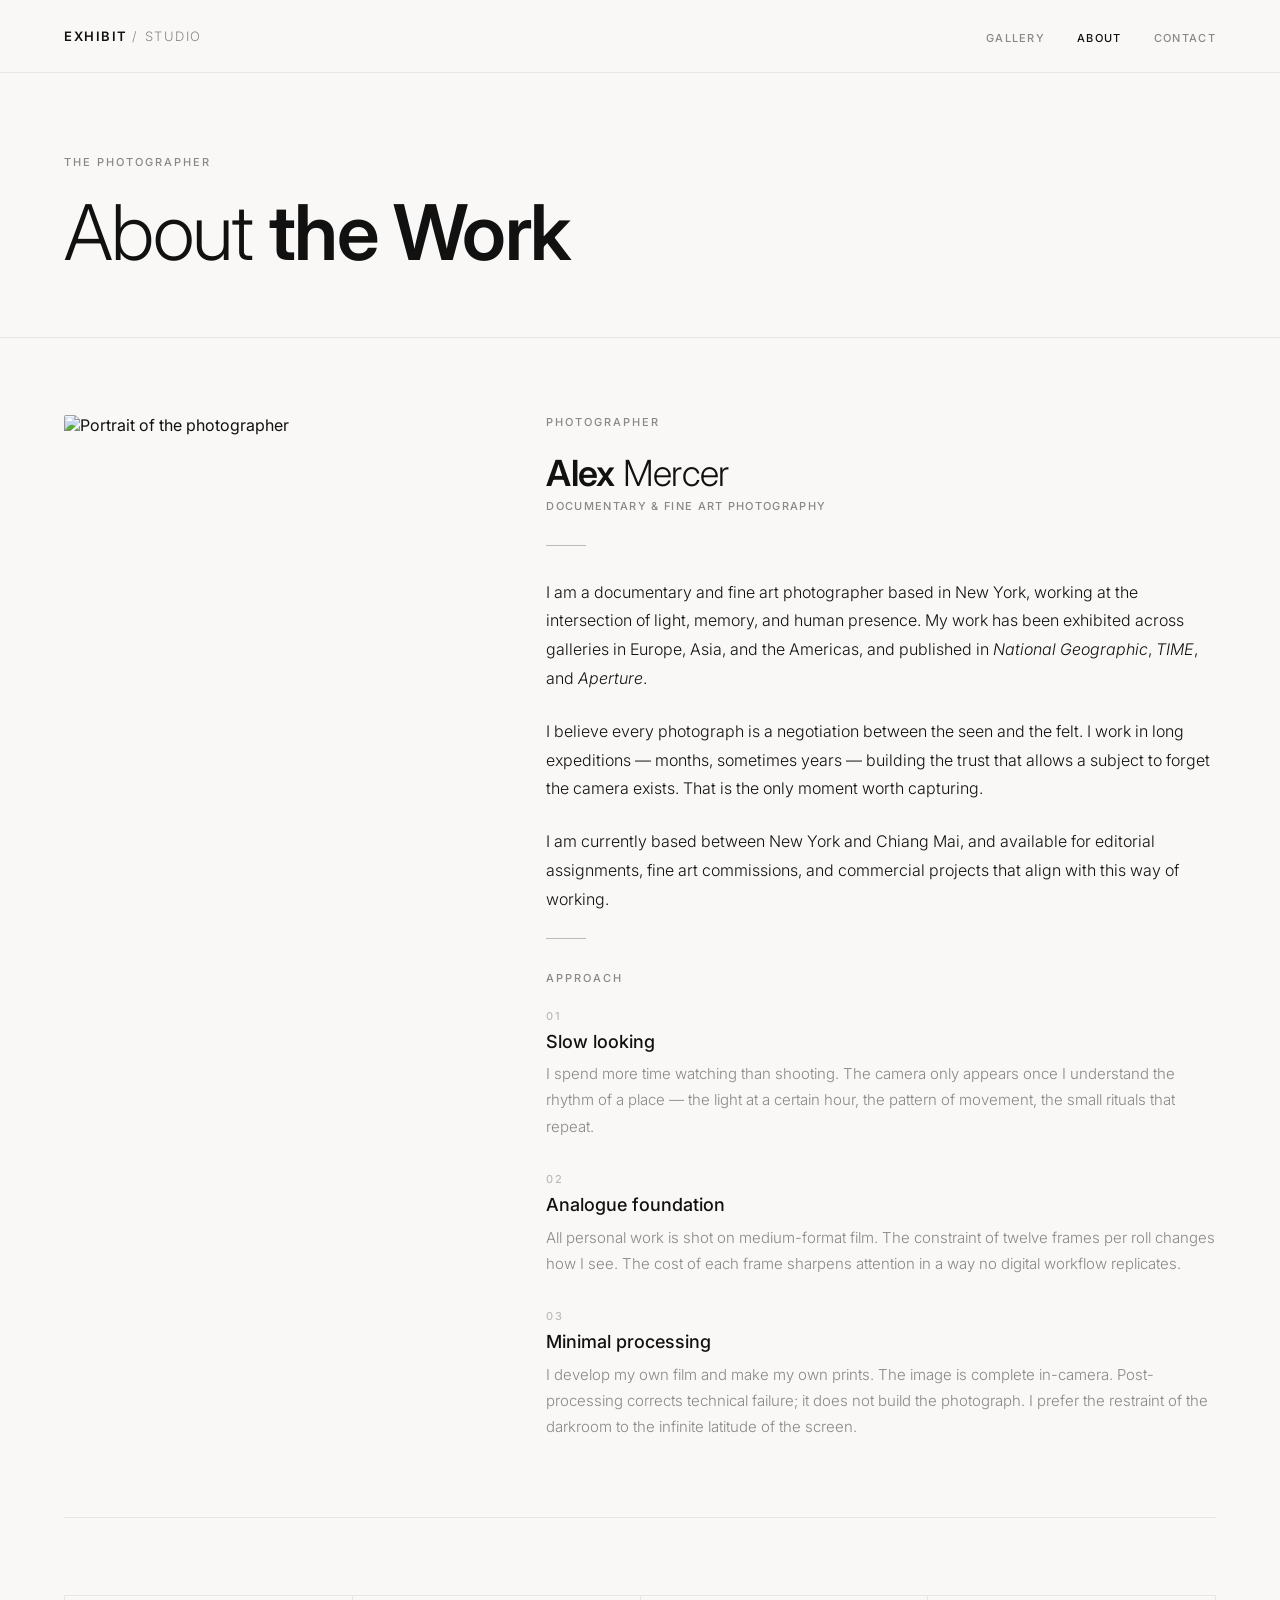
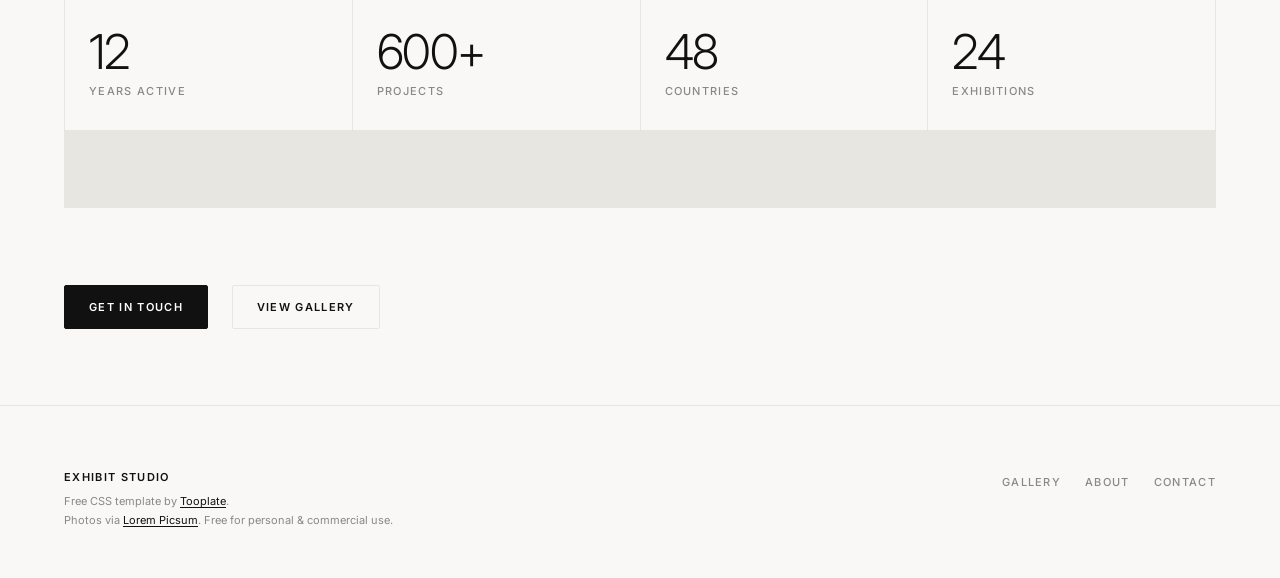
==== about.html @ f51251ef "Add files via upload" ====
<!DOCTYPE html>
<html lang="en">
<head>
  <meta charset="UTF-8" />
  <meta name="viewport" content="width=device-width, initial-scale=1.0" />
  <title>About — Exhibit Studio</title>
  <meta name="description" content="About the photographer — Exhibit Studio." />

  <!--
Tooplate 2160 Exhibit Studio
https://www.tooplate.com/view/2160-exhibit-studio
Free HTML CSS Template
-->

  <link rel="preconnect" href="https://fonts.googleapis.com" />
  <link rel="preconnect" href="https://fonts.gstatic.com" crossorigin />
  <link href="https://fonts.googleapis.com/css2?family=Inter:wght@300;400;500;600&display=swap" rel="stylesheet" />
  <link rel="stylesheet" href="tooplate-exhibit-style.css" />
</head>
<body>

  <!-- ═══════════════════════════════════════════════════════════════
       NAVIGATION
       ═══════════════════════════════════════════════════════════════ -->
  <nav class="site-nav" role="navigation" aria-label="Main">

    <div class="nav__bar">
      <!-- ↓ EDIT: Your studio / brand name -->
      <a href="index.html" class="nav__wordmark">Exhibit <span>/ Studio</span></a>

      <ul class="nav__links">
        <li><a href="index.html">Gallery</a></li>
        <li><a href="about.html" class="nav__link--active">About</a></li>
        <li><a href="contact.html">Contact</a></li>
      </ul>

      <button
        class="nav__hamburger"
        id="js-hamburger"
        aria-label="Open menu"
        aria-expanded="false"
        aria-controls="js-mobile-menu"
      >
        <span class="nav__hamburger-line"></span>
        <span class="nav__hamburger-line"></span>
        <span class="nav__hamburger-line"></span>
      </button>
    </div>

    <ul class="nav__mobile-menu" id="js-mobile-menu" aria-hidden="true">
      <li><a href="index.html">Gallery</a></li>
      <li><a href="about.html" class="nav__link--active">About</a></li>
      <li><a href="contact.html">Contact</a></li>
    </ul>

  </nav>


  <!-- ═══════════════════════════════════════════════════════════════
       HERO
       ═══════════════════════════════════════════════════════════════ -->
  <header class="page-hero">
    <p class="page-hero__tag">The Photographer</p>
    <!-- ↓ EDIT: Your name or studio tagline -->
    <h1 class="page-hero__title">About <strong>the Work</strong></h1>
  </header>


  <!-- ═══════════════════════════════════════════════════════════════
       ABOUT CONTENT
       ═══════════════════════════════════════════════════════════════ -->
  <main class="about-body">

    <!-- ── Portrait + Bio ──────────────────────────────────────── -->
    <div class="about-intro">

      <div class="about-portrait">
        <!-- ↓ EDIT: Replace with your portrait photo -->
        <img
          src="images/tooplate-about-image.jpg"
          width="600"
          height="800"
          alt="Portrait of the photographer"
          class="about-portrait__img"
          loading="eager"
        />
      </div>

      <div class="about-bio">
        <p class="about-bio__label">Photographer</p>

        <!-- ↓ EDIT: Your full name -->
        <h2 class="about-bio__name"><strong>Alex</strong> Mercer</h2>
        <!-- ↓ EDIT: Your title or specialty -->
        <p class="about-bio__title">Documentary &amp; Fine Art Photography</p>

        <div class="about-bio__divider" aria-hidden="true"></div>

        <!-- ↓ EDIT: Your bio paragraphs (2–3 is ideal) -->
        <p class="about-bio__text">
          I am a documentary and fine art photographer based in New York, working at the
          intersection of light, memory, and human presence. My work has been exhibited
          across galleries in Europe, Asia, and the Americas, and published in
          <em>National Geographic</em>, <em>TIME</em>, and <em>Aperture</em>.
        </p>
        <p class="about-bio__text">
          I believe every photograph is a negotiation between the seen and the felt.
          I work in long expeditions — months, sometimes years — building the trust
          that allows a subject to forget the camera exists. That is the only moment
          worth capturing.
        </p>
        <p class="about-bio__text">
          I am currently based between New York and Chiang Mai, and available for
          editorial assignments, fine art commissions, and commercial projects
          that align with this way of working.
        </p>

        <!-- ── Approach ──────────────────────────────────────────── -->
        <div class="about-bio__divider" aria-hidden="true"></div>
        <p class="about-bio__label">Approach</p>

        <div class="about-approach__items">

          <!-- ↓ EDIT: Your working philosophy — 3 points is ideal -->
          <div class="about-approach__item">
            <div class="about-approach__item-number">01</div>
            <h3 class="about-approach__item-title">Slow looking</h3>
            <p class="about-approach__item-text">
              I spend more time watching than shooting. The camera only appears once
              I understand the rhythm of a place — the light at a certain hour,
              the pattern of movement, the small rituals that repeat.
            </p>
          </div>

          <div class="about-approach__item">
            <div class="about-approach__item-number">02</div>
            <h3 class="about-approach__item-title">Analogue foundation</h3>
            <p class="about-approach__item-text">
              All personal work is shot on medium-format film. The constraint of
              twelve frames per roll changes how I see. The cost of each frame
              sharpens attention in a way no digital workflow replicates.
            </p>
          </div>

          <div class="about-approach__item">
            <div class="about-approach__item-number">03</div>
            <h3 class="about-approach__item-title">Minimal processing</h3>
            <p class="about-approach__item-text">
              I develop my own film and make my own prints. The image is complete
              in-camera. Post-processing corrects technical failure; it does not
              build the photograph. I prefer the restraint of the darkroom
              to the infinite latitude of the screen.
            </p>
          </div>

        </div>

      </div>

    </div><!-- /about-intro -->


    <!-- ── Stats ────────────────────────────────────────────────── -->
    <div class="about-stats">

      <!-- ↓ EDIT: Update your career stats -->
      <div class="about-stat">
        <div class="about-stat__number">12</div>
        <div class="about-stat__label">Years active</div>
      </div>

      <div class="about-stat">
        <div class="about-stat__number">600+</div>
        <div class="about-stat__label">Projects</div>
      </div>

      <div class="about-stat">
        <div class="about-stat__number">48</div>
        <div class="about-stat__label">Countries</div>
      </div>

      <div class="about-stat">
        <div class="about-stat__number">24</div>
        <div class="about-stat__label">Exhibitions</div>
      </div>

    </div><!-- /about-stats -->


    <!-- ── CTA ──────────────────────────────────────────────────── -->
    <div class="about-cta">
      <!-- ↓ EDIT: Link to your gallery and contact page -->
      <a href="contact.html" class="btn btn--primary">Get in touch</a>
      <a href="index.html"   class="btn btn--ghost">View gallery</a>
    </div>

  </main>


  <!-- ═══════════════════════════════════════════════════════════════
       FOOTER
       ═══════════════════════════════════════════════════════════════ -->
  <footer class="site-footer">
    <div>
      <!-- ↓ EDIT: Your studio name -->
      <p class="footer__brand">Exhibit Studio</p>
      <p class="footer__credit">
        Free CSS template by <a href="https://www.tooplate.com/view/2160-exhibit-studio" target="_blank" rel="nofollow">Tooplate</a>.<br>
        Photos via <a href="https://picsum.photos" target="_blank" rel="noopener">Lorem Picsum</a>. Free for personal &amp; commercial use.
      </p>
    </div>
    <ul class="footer__nav">
      <li><a href="index.html">Gallery</a></li>
      <li><a href="about.html">About</a></li>
      <li><a href="contact.html">Contact</a></li>
    </ul>
  </footer>

  <!-- ═══════════════════════════════════════════════════════════════
       JAVASCRIPT — Hamburger menu only
       ═══════════════════════════════════════════════════════════════ -->
  <script src="tooplate-exhibit-script.js"></script>

</body>
</html>
---- tooplate-exhibit-style.css ----
/*
Tooplate 2160 Exhibit Studio
https://www.tooplate.com/view/2160-exhibit-studio
Free HTML CSS Template
*/

/* ═══════════════════════════════════════════════════════════════
       DESIGN TOKENS — Edit these to restyle the entire template
       ═══════════════════════════════════════════════════════════════ */
    :root {

      /* ── Palette ─────────────────────────────────────────────── */
      --color-page-background:    #f9f8f6;   /* Off-white canvas                */
      --color-surface:            #ffffff;   /* Card / panel backgrounds        */
      --color-text-primary:       #111111;   /* Headlines, nav links            */
      --color-text-secondary:     #888888;   /* Sub-labels, meta info           */
      --color-text-tertiary:      #bbbbbb;   /* Dividers, faint labels          */
      --color-accent:             #111111;   /* Hover underlines, active states */
      --color-border-subtle:      #e8e6e1;   /* Hairline borders                */

      /* ── Caption Overlay ─────────────────────────────────────── */
      --color-caption-background: rgba(0, 0, 0, 0.72);  /* Semi-transparent bar */
      --color-caption-text:       #ffffff;
      --color-caption-meta:       rgba(255, 255, 255, 0.60);

      /* ── Lightbox (Lightroom Mode) ───────────────────────────── */
      --color-lightbox-backdrop:  rgba(8, 8, 8, 0.97);
      --color-lightbox-ui:        rgba(255, 255, 255, 0.85);
      --color-lightbox-ui-hover:  #ffffff;
      --color-lightbox-meta:      rgba(255, 255, 255, 0.50);

      /* ── Typography ──────────────────────────────────────────── */
      --font-family:              'Inter', -apple-system, BlinkMacSystemFont, sans-serif;
      --font-size-wordmark:       0.8125rem;  /* NAV logo text             */
      --font-size-label:          0.6875rem;  /* Tags, meta, small labels  */
      --font-size-caption-title:  0.8125rem;  /* Overlay photo title       */
      --font-size-caption-meta:   0.6875rem;  /* Overlay photographer meta */
      --font-size-hero-title:     clamp(2.25rem, 6vw, 5rem);
      --font-size-hero-sub:       clamp(0.75rem, 1.5vw, 0.875rem);
      --font-size-footer:         0.6875rem;
      --letter-spacing-wide:      0.12em;
      --letter-spacing-wider:     0.18em;

      /* ── Page Spacing ────────────────────────────────────────── */
      --space-page-x:             clamp(1.5rem, 5vw, 6rem);  /* Left/right margin  */
      --space-page-top:           2rem;
      --space-nav-height:         4.5rem;
      --space-hero-top:           clamp(3rem, 6vw, 6rem);
      --space-hero-bottom:        clamp(2.5rem, 5vw, 5rem);
      --space-section-gap:        clamp(1rem, 2vw, 1.5rem);
      --space-footer-top:         clamp(3rem, 5vw, 5rem);

      /* ── Masonry Grid ────────────────────────────────────────── */
      --grid-column-gap:          clamp(0.625rem, 1.25vw, 1.125rem); /* Gap between columns */
      --grid-item-margin-bottom:  clamp(0.625rem, 1.25vw, 1.125rem); /* Gap between rows    */
      --grid-columns-wide:        4;   /* ≥1400px */
      --grid-columns-desktop:     3;   /* ≥900px  */
      --grid-columns-tablet:      2;   /* ≥560px  */
      --grid-columns-mobile:      1;   /* <560px  */
      --grid-border-radius:       2px;

      /* ── Transitions ─────────────────────────────────────────── */
      --transition-caption:       transform 0.38s cubic-bezier(0.4, 0, 0.2, 1),
                                  opacity  0.38s cubic-bezier(0.4, 0, 0.2, 1);
      --transition-image-scale:   transform 0.55s cubic-bezier(0.25, 0.46, 0.45, 0.94);
      --transition-lightbox:      opacity 0.28s ease;
      --transition-lightbox-img:  opacity 0.22s ease, transform 0.28s cubic-bezier(0.4, 0, 0.2, 1);

      /* ── Contact Form Colors ──────────────────────────────────── */
      --color-input-bg:           #ffffff;
      --color-input-border:       #d8d5cf;
      --color-input-focus:        #111111;
      --color-success-bg:         #f0faf4;
      --color-success-text:       #1a7a45;
      --color-success-border:     #b6e8cb;
      --color-error-text:         #c0392b;

    }

    /* ═══════════════════════════════════════════════════════════════
       RESET & BASE
       ═══════════════════════════════════════════════════════════════ */
    *, *::before, *::after { box-sizing: border-box; margin: 0; padding: 0; }

    html {
      font-family:          var(--font-family);
      font-size:            16px;
      background-color:     var(--color-page-background);
      color:                var(--color-text-primary);
      -webkit-font-smoothing: antialiased;
      text-rendering:       optimizeLegibility;
      scroll-behavior:      smooth;
    }

    body { min-height: 100vh; }

    img { display: block; width: 100%; height: auto; }

    a { color: inherit; text-decoration: none; }

    /* ═══════════════════════════════════════════════════════════════
       NAVIGATION
       ═══════════════════════════════════════════════════════════════ */
    .site-nav {
      position:         sticky;
      top:              0;
      z-index:          200;
      background-color: var(--color-page-background);
      border-bottom:    1px solid var(--color-border-subtle);
    }

    /* ── Top bar (wordmark + hamburger / desktop links) ────────── */
    .nav__bar {
      display:          flex;
      align-items:      center;
      justify-content:  space-between;
      height:           var(--space-nav-height);
      padding:          0 var(--space-page-x);
    }

    .nav__wordmark {
      font-size:      var(--font-size-wordmark);
      font-weight:    600;
      letter-spacing: var(--letter-spacing-wide);
      text-transform: uppercase;
      color:          var(--color-text-primary);
    }

    .nav__wordmark span {
      font-weight:    300;
      color:          var(--color-text-secondary);
    }

    /* ── Desktop links (hidden on mobile) ───────────────────────── */
    .nav__links {
      display:        flex;
      align-items:    center;
      gap:            2rem;
      list-style:     none;
    }

    .nav__links a {
      font-size:      var(--font-size-label);
      font-weight:    500;
      letter-spacing: var(--letter-spacing-wide);
      text-transform: uppercase;
      color:          var(--color-text-secondary);
      transition:     color 0.2s ease;
    }

    .nav__links a:hover { color: var(--color-text-primary); }

    .nav__links .nav__link--active { color: var(--color-text-primary); }

    /* ── Hamburger button (hidden on desktop) ───────────────────── */
    .nav__hamburger {
      display:          none;
      flex-direction:   column;
      justify-content:  center;
      align-items:      center;
      gap:              5px;
      width:            2.5rem;
      height:           2.5rem;
      background:       transparent;
      border:           none;
      cursor:           pointer;
      padding:          0.25rem;
      border-radius:    4px;
      -webkit-tap-highlight-color: transparent;
    }

    .nav__hamburger-line {
      display:          block;
      width:            22px;
      height:           1.5px;
      background:       var(--color-text-primary);
      border-radius:    2px;
      transition:       transform 0.3s ease, opacity 0.3s ease, width 0.3s ease;
      transform-origin: center;
    }

    /* Animate to X when open */
    .nav__hamburger[aria-expanded="true"] .nav__hamburger-line:nth-child(1) {
      transform: translateY(6.5px) rotate(45deg);
    }
    .nav__hamburger[aria-expanded="true"] .nav__hamburger-line:nth-child(2) {
      opacity:  0;
      width:    0;
    }
    .nav__hamburger[aria-expanded="true"] .nav__hamburger-line:nth-child(3) {
      transform: translateY(-6.5px) rotate(-45deg);
    }

    /* ── Mobile drawer ──────────────────────────────────────────── */
    .nav__mobile-menu {
      display:          none;           /* JS toggles .is-open */
      flex-direction:   column;
      padding:          0 var(--space-page-x) 1.5rem;
      border-top:       1px solid var(--color-border-subtle);
      background-color: var(--color-page-background);

      /* Slide-down animation */
      overflow:         hidden;
      max-height:       0;
      opacity:          0;
      transition:       max-height 0.35s cubic-bezier(0.4, 0, 0.2, 1),
                        opacity    0.25s ease,
                        padding    0.35s ease;
    }

    .nav__mobile-menu.is-open {
      max-height:       20rem;
      opacity:          1;
      padding-top:      1.25rem;
    }

    .nav__mobile-menu li {
      list-style: none;
      border-bottom: 1px solid var(--color-border-subtle);
    }

    .nav__mobile-menu li:last-child { border-bottom: none; }

    .nav__mobile-menu a {
      display:          block;
      padding:          0.9rem 0;
      font-size:        0.8125rem;
      font-weight:      500;
      letter-spacing:   var(--letter-spacing-wide);
      text-transform:   uppercase;
      color:            var(--color-text-secondary);
      transition:       color 0.2s ease;
    }

    .nav__mobile-menu a:hover,
    .nav__mobile-menu .nav__link--active { color: var(--color-text-primary); }

    /* ── Responsive switch ──────────────────────────────────────── */
    @media (max-width: 680px) {
      .nav__links     { display: none; }
      .nav__hamburger { display: flex; }
      .nav__mobile-menu { display: flex; }
    }

    /* ═══════════════════════════════════════════════════════════════
       HERO HEADER
       ═══════════════════════════════════════════════════════════════ */
    .site-hero {
      padding:         var(--space-hero-top) var(--space-page-x) var(--space-hero-bottom);
      border-bottom:   1px solid var(--color-border-subtle);
    }

    .hero__tag {
      display:         inline-block;
      font-size:       var(--font-size-label);
      font-weight:     500;
      letter-spacing:  var(--letter-spacing-wider);
      text-transform:  uppercase;
      color:           var(--color-text-secondary);
      margin-bottom:   1.5rem;
    }

    .hero__title {
      font-size:       var(--font-size-hero-title);
      font-weight:     300;
      line-height:     1.05;
      letter-spacing:  -0.02em;
      max-width:       14ch;
      margin-bottom:   1.75rem;
    }

    .hero__title strong { font-weight: 600; }

    .hero__meta {
      display:         flex;
      align-items:     center;
      gap:             1.5rem;
    }

    .hero__count {
      font-size:       var(--font-size-hero-sub);
      font-weight:     400;
      letter-spacing:  var(--letter-spacing-wide);
      color:           var(--color-text-secondary);
    }

    .hero__rule {
      flex:            1;
      max-width:       4rem;
      height:          1px;
      background:      var(--color-text-tertiary);
    }

    .hero__desc {
      font-size:       var(--font-size-hero-sub);
      color:           var(--color-text-secondary);
      max-width:       48ch;
      line-height:     1.6;
    }

    /* ═══════════════════════════════════════════════════════════════
       FILTER BAR  (optional — remove this section if not needed)
       ═══════════════════════════════════════════════════════════════ */

    /* ═══════════════════════════════════════════════════════════════
       FILTER BAR  (optional — remove this section if not needed)
       ═══════════════════════════════════════════════════════════════ */
    .gallery-filter-wrap {
      border-bottom: 1px solid var(--color-border-subtle);
    }

    .gallery-filter {
      display:         flex;
      align-items:     center;
      flex-wrap:       wrap;       /* All buttons visible — no hidden scroll */
      gap:             0.375rem;
      padding:         0.75rem var(--space-page-x);
    }

    .filter__btn {
      /* 44px minimum tap target height for touch usability */
      min-height:      2.75rem;
      padding:         0 1rem;
      font-family:     var(--font-family);
      font-size:       var(--font-size-label);
      font-weight:     500;
      letter-spacing:  var(--letter-spacing-wide);
      text-transform:  uppercase;
      color:           var(--color-text-secondary);
      background:      transparent;
      border:          1px solid transparent;
      border-radius:   999px;
      cursor:          pointer;
      transition:      all 0.2s ease;
      -webkit-tap-highlight-color: transparent;
      white-space:     nowrap;     /* Each label stays on one line */
    }

    .filter__btn:hover {
      color:           var(--color-text-primary);
      border-color:    var(--color-border-subtle);
    }

    .filter__btn.is-active {
      color:           var(--color-surface);
      background:      var(--color-text-primary);
      border-color:    var(--color-text-primary);
    }

    /* On touch devices: always show caption (no hover state exists) */
    @media (hover: none) {
      .gallery__caption {
        transform:   translateY(0);
        opacity:     1;
      }
    }

    /* ═══════════════════════════════════════════════════════════════
       MASONRY GALLERY  ← THE GRID
       CSS Columns masonry — no JavaScript required for the layout.
       ═══════════════════════════════════════════════════════════════ */
    .gallery {
      padding:         var(--space-section-gap) var(--space-page-x);

      /* CSS Columns masonry */
      column-count:    var(--grid-columns-desktop);
      column-gap:      var(--grid-column-gap);
    }

    /* ── Responsive column counts ─────────────────────────────── */
    @media (min-width: 1400px) {
      .gallery { column-count: var(--grid-columns-wide); }
    }

    @media (max-width: 900px) {
      .gallery { column-count: var(--grid-columns-tablet); }
    }

    @media (max-width: 560px) {
      .gallery { column-count: var(--grid-columns-mobile); }
    }

    /* ── Gallery Item ─────────────────────────────────────────── */
    .gallery__item {
      position:        relative;
      display:         block;          /* Prevents column-break artifacts */
      break-inside:    avoid;          /* Prevents images from splitting   */
      margin-bottom:   var(--grid-item-margin-bottom);
      border-radius:   var(--grid-border-radius);
      overflow:        hidden;
      cursor:          pointer;
      background:      var(--color-border-subtle);  /* Placeholder while image loads */
    }

    /* ── Image zoom on hover ──────────────────────────────────── */
    .gallery__image {
      width:           100%;
      height:          auto;
      display:         block;
      transition:      var(--transition-image-scale);
      will-change:     transform;
    }

    .gallery__item:hover .gallery__image {
      transform:       scale(1.035);
    }

    /* ── Caption Overlay ──────────────────────────────────────── */
    .gallery__caption {
      position:        absolute;
      bottom:          0;
      left:            0;
      right:           0;
      padding:         var(--space-section-gap) 1rem 0.875rem;

      /* Gradient for legibility even without the bar background */
      background:      linear-gradient(
                         to top,
                         var(--color-caption-background) 0%,
                         rgba(0,0,0,0) 100%
                       );

      /* ── Hidden by default; slides up on hover ── */
      transform:       translateY(100%);
      opacity:         0;
      transition:      var(--transition-caption);
    }

    .gallery__item:hover .gallery__caption {
      transform:       translateY(0);
      opacity:         1;
    }

    .gallery__caption-title {
      display:         block;
      font-size:       var(--font-size-caption-title);
      font-weight:     500;
      color:           var(--color-caption-text);
      margin-bottom:   0.25rem;
      white-space:     nowrap;
      overflow:        hidden;
      text-overflow:   ellipsis;
    }

    .gallery__caption-meta {
      display:         block;
      font-size:       var(--font-size-caption-meta);
      font-weight:     400;
      letter-spacing:  var(--letter-spacing-wide);
      color:           var(--color-caption-meta);
      text-transform:  uppercase;
    }

    /* ── Lightbox indicator icon ──────────────────────────────── */
    .gallery__expand-icon {
      position:        absolute;
      top:             0.75rem;
      right:           0.75rem;
      width:           1.75rem;
      height:          1.75rem;
      display:         flex;
      align-items:     center;
      justify-content: center;
      background:      rgba(0, 0, 0, 0.45);
      border-radius:   50%;
      opacity:         0;
      transition:      opacity 0.25s ease;
    }

    .gallery__expand-icon svg {
      width:  12px;
      height: 12px;
      stroke: #fff;
      fill:   none;
    }

    .gallery__item:hover .gallery__expand-icon { opacity: 1; }

    /* ═══════════════════════════════════════════════════════════════
       LIGHTBOX  —  "Lightroom Mode"
       Opened via JS when any gallery image is clicked.
       ═══════════════════════════════════════════════════════════════ */
    .lightbox {
      position:        fixed;
      inset:           0;
      z-index:         1000;
      display:         flex;
      flex-direction:  column;
      background:      var(--color-lightbox-backdrop);

      /* Hidden state */
      opacity:         0;
      pointer-events:  none;
      transition:      var(--transition-lightbox);
    }

    .lightbox.is-open {
      opacity:         1;
      pointer-events:  all;
    }

    /* ── Lightbox top bar ─────────────────────────────────────── */
    .lightbox__bar {
      display:         flex;
      align-items:     center;
      justify-content: space-between;
      padding:         1rem 1.5rem;
      flex-shrink:     0;
    }

    .lightbox__counter {
      font-size:       var(--font-size-label);
      font-weight:     400;
      letter-spacing:  var(--letter-spacing-wide);
      color:           var(--color-lightbox-meta);
    }

    .lightbox__close {
      width:           2.25rem;
      height:          2.25rem;
      display:         flex;
      align-items:     center;
      justify-content: center;
      background:      transparent;
      border:          none;
      border-radius:   50%;
      color:           var(--color-lightbox-ui);
      cursor:          pointer;
      transition:      background 0.2s ease, color 0.2s ease;
    }

    .lightbox__close:hover {
      background:      rgba(255,255,255,0.1);
      color:           var(--color-lightbox-ui-hover);
    }

    .lightbox__close svg {
      width:  18px;
      height: 18px;
      stroke: currentColor;
      fill:   none;
      stroke-width: 1.5;
    }

    /* ── Lightbox stage (image area) ──────────────────────────── */
    .lightbox__stage {
      flex:            1;
      display:         flex;
      align-items:     center;
      justify-content: center;
      position:        relative;
      padding:         0 5rem;
      overflow:        hidden;
    }

    @media (max-width: 560px) {
      .lightbox__stage { padding: 0 3rem; }
    }

    .lightbox__image {
      max-width:       100%;
      max-height:      100%;
      object-fit:      contain;
      border-radius:   1px;
      box-shadow:      0 30px 80px rgba(0,0,0,0.6);

      /* Transition when swapping images */
      opacity:         1;
      transform:       scale(1);
      transition:      var(--transition-lightbox-img);
    }

    .lightbox__image.is-loading {
      opacity:         0;
      transform:       scale(0.97);
    }

    /* ── Lightbox navigation arrows ───────────────────────────── */
    .lightbox__nav {
      position:        absolute;
      top:             50%;
      transform:       translateY(-50%);
      width:           3rem;
      height:          3rem;
      display:         flex;
      align-items:     center;
      justify-content: center;
      background:      rgba(255,255,255,0.08);
      border:          1px solid rgba(255,255,255,0.12);
      border-radius:   50%;
      color:           var(--color-lightbox-ui);
      cursor:          pointer;
      transition:      background 0.2s ease, color 0.2s ease;
    }

    .lightbox__nav:hover {
      background:      rgba(255,255,255,0.18);
      color:           var(--color-lightbox-ui-hover);
    }

    .lightbox__nav svg {
      width:  16px;
      height: 16px;
      stroke: currentColor;
      fill:   none;
      stroke-width: 1.75;
    }

    .lightbox__nav--prev { left:  1.25rem; }
    .lightbox__nav--next { right: 1.25rem; }

    /* ── Lightbox caption / bottom bar ───────────────────────── */
    .lightbox__caption {
      padding:         1.25rem 1.5rem 1.75rem;
      flex-shrink:     0;
      text-align:      center;
    }

    .lightbox__caption-title {
      font-size:       0.9375rem;
      font-weight:     500;
      color:           var(--color-lightbox-ui);
      margin-bottom:   0.3rem;
    }

    .lightbox__caption-meta {
      font-size:       var(--font-size-label);
      font-weight:     400;
      letter-spacing:  var(--letter-spacing-wide);
      text-transform:  uppercase;
      color:           var(--color-lightbox-meta);
    }

    /* ═══════════════════════════════════════════════════════════════
       FOOTER
       ═══════════════════════════════════════════════════════════════ */
    .site-footer {
      padding:         var(--space-footer-top) var(--space-page-x) 3rem;
      border-top:      1px solid var(--color-border-subtle);
      display:         flex;
      align-items:     flex-start;
      justify-content: space-between;
      gap:             2rem;
      flex-wrap:       wrap;
    }

    .footer__brand {
      font-size:       var(--font-size-footer);
      font-weight:     600;
      letter-spacing:  var(--letter-spacing-wide);
      text-transform:  uppercase;
      color:           var(--color-text-primary);
      margin-bottom:   0.5rem;
    }

    .footer__credit {
      font-size:       var(--font-size-footer);
      color:           var(--color-text-secondary);
      line-height:     1.7;
    }

    .footer__credit a {
      color:           var(--color-text-primary);
      text-decoration: underline;
      text-underline-offset: 2px;
    }

    .footer__nav {
      display:         flex;
      gap:             1.5rem;
      list-style:      none;
    }

    .footer__nav a {
      font-size:       var(--font-size-footer);
      font-weight:     500;
      letter-spacing:  var(--letter-spacing-wide);
      text-transform:  uppercase;
      color:           var(--color-text-secondary);
      transition:      color 0.2s ease;
    }

    .footer__nav a:hover { color: var(--color-text-primary); }

    /* ═══════════════════════════════════════════════════════════════
       UTILITIES
       ═══════════════════════════════════════════════════════════════ */
    .visually-hidden {
      position:   absolute;
      width:      1px;
      height:     1px;
      overflow:   hidden;
      clip:       rect(0,0,0,0);
      white-space: nowrap;
    }

/* ═══════════════════════════════════════════════════════════════
       PAGE HERO
       ═══════════════════════════════════════════════════════════════ */
    .page-hero {
      padding:       var(--space-hero-top) var(--space-page-x) var(--space-hero-bottom);
      border-bottom: 1px solid var(--color-border-subtle);
    }

    .page-hero__tag {
      display:        inline-block;
      font-size:      var(--font-size-label);
      font-weight:    500;
      letter-spacing: var(--letter-spacing-wider);
      text-transform: uppercase;
      color:          var(--color-text-secondary);
      margin-bottom:  1.5rem;
    }

    .page-hero__title {
      font-size:      var(--font-size-hero-title);
      font-weight:    300;
      line-height:    1.05;
      letter-spacing: -0.02em;
      max-width:      14ch;
    }

    .page-hero__title strong { font-weight: 600; }

    /* ═══════════════════════════════════════════════════════════════
       ABOUT LAYOUT
       ═══════════════════════════════════════════════════════════════ */
    .about-body {
      padding: clamp(3rem, 6vw, 6rem) var(--space-page-x);
    }

    /* ── Two-column: portrait + bio ─────────────────────────────── */
    .about-intro {
      display:               grid;
      grid-template-columns: 1fr 1.6fr;
      gap:                   clamp(2rem, 5vw, 5rem);
      align-items:           start;
      margin-bottom:         clamp(3rem, 6vw, 6rem);
      padding-bottom:        clamp(3rem, 6vw, 6rem);
      border-bottom:         1px solid var(--color-border-subtle);
    }

    @media (max-width: 720px) {
      .about-intro {
        grid-template-columns: 1fr;
      }
    }

    /* ── Portrait image ─────────────────────────────────────────── */
    .about-portrait {
      position:      relative;
    }

    .about-portrait__img {
      width:         100%;
      aspect-ratio:  3 / 4;
      object-fit:    cover;
      border-radius: 2px;
      display:       block;
    }

    /* ── Bio text ───────────────────────────────────────────────── */
    .about-bio__label {
      font-size:      var(--font-size-label);
      font-weight:    500;
      letter-spacing: var(--letter-spacing-wider);
      text-transform: uppercase;
      color:          var(--color-text-secondary);
      margin-bottom:  1.5rem;
    }

    .about-bio__name {
      font-size:      clamp(1.5rem, 3vw, 2.25rem);
      font-weight:    300;
      letter-spacing: -0.02em;
      line-height:    1.15;
      margin-bottom:  0.25rem;
    }

    .about-bio__name strong { font-weight: 600; }

    .about-bio__title {
      font-size:      var(--font-size-label);
      font-weight:    500;
      letter-spacing: var(--letter-spacing-wide);
      text-transform: uppercase;
      color:          var(--color-text-secondary);
      margin-bottom:  2rem;
    }

    .about-bio__divider {
      width:          2.5rem;
      height:         1px;
      background:     var(--color-text-tertiary);
      margin-bottom:  2rem;
    }

    .about-bio__text {
      font-size:      1rem;
      font-weight:    300;
      line-height:    1.8;
      color:          var(--color-text-primary);
      margin-bottom:  1.5rem;
    }

    .about-bio__text:last-of-type { margin-bottom: 0; }

    /* ── Stats row ──────────────────────────────────────────────── */
    .about-stats {
      display:               grid;
      grid-template-columns: repeat(4, 1fr);
      gap:                   1px;
      background:            var(--color-border-subtle);
      border:                1px solid var(--color-border-subtle);
      margin-bottom:         clamp(3rem, 6vw, 6rem);
      padding-bottom:        clamp(3rem, 6vw, 6rem);
      border-bottom:         1px solid var(--color-border-subtle);
    }

    @media (max-width: 600px) {
      .about-stats { grid-template-columns: repeat(2, 1fr); }
    }

    .about-stat {
      background:  var(--color-page-background);
      padding:     2rem 1.5rem;
    }

    .about-stat__number {
      font-size:      clamp(2rem, 4vw, 3rem);
      font-weight:    300;
      letter-spacing: -0.03em;
      line-height:    1;
      margin-bottom:  0.5rem;
    }

    .about-stat__label {
      font-size:      var(--font-size-label);
      font-weight:    500;
      letter-spacing: var(--letter-spacing-wide);
      text-transform: uppercase;
      color:          var(--color-text-secondary);
    }

    /* ── Approach items (inside bio column) ────────────────────── */
    .about-approach__items {
      display:        flex;
      flex-direction: column;
      gap:            2rem;
      margin-top:     0.5rem;
    }

    .about-approach__item-number {
      font-size:      var(--font-size-label);
      font-weight:    500;
      letter-spacing: var(--letter-spacing-wide);
      color:          var(--color-text-tertiary);
      margin-bottom:  0.5rem;
    }

    .about-approach__item-title {
      font-size:      1.125rem;
      font-weight:    500;
      margin-bottom:  0.6rem;
    }

    .about-approach__item-text {
      font-size:      0.9375rem;
      font-weight:    300;
      line-height:    1.75;
      color:          var(--color-text-secondary);
    }

    /* ── CTA row ────────────────────────────────────────────────── */
    .about-cta {
      display:     flex;
      align-items: center;
      gap:         1.5rem;
      flex-wrap:   wrap;
    }

    .btn {
      display:         inline-flex;
      align-items:     center;
      gap:             0.5rem;
      height:          2.75rem;
      padding:         0 1.5rem;
      font-family:     var(--font-family);
      font-size:       var(--font-size-label);
      font-weight:     600;
      letter-spacing:  var(--letter-spacing-wide);
      text-transform:  uppercase;
      border-radius:   2px;
      cursor:          pointer;
      transition:      all 0.2s ease;
      -webkit-tap-highlight-color: transparent;
    }

    .btn--primary {
      background:   var(--color-text-primary);
      color:        var(--color-surface);
      border:       1px solid var(--color-text-primary);
    }

    .btn--primary:hover {
      background:   transparent;
      color:        var(--color-text-primary);
    }

    .btn--ghost {
      background:   transparent;
      color:        var(--color-text-primary);
      border:       1px solid var(--color-border-subtle);
    }

    .btn--ghost:hover {
      border-color: var(--color-text-primary);
    }

/* ═══════════════════════════════════════════════════════════════
       CONTACT LAYOUT
       ═══════════════════════════════════════════════════════════════ */
    .contact-body {
      padding: clamp(3rem, 6vw, 6rem) var(--space-page-x);
    }

    /* ── Two columns: form (left) + info (right) ─────────────────── */
    .contact-grid {
      display:               grid;
      grid-template-columns: 1.6fr 1fr;
      gap:                   clamp(2.5rem, 6vw, 7rem);
      align-items:           start;
    }

    @media (max-width: 800px) {
      .contact-grid { grid-template-columns: 1fr; }
    }

    /* ═══════════════════════════════════════════════════════════════
       CONTACT FORM
       ═══════════════════════════════════════════════════════════════ */
    .contact-form__heading {
      font-size:      1.25rem;
      font-weight:    500;
      letter-spacing: -0.01em;
      margin-bottom:  0.5rem;
    }

    .contact-form__subheading {
      font-size:      0.9375rem;
      font-weight:    300;
      color:          var(--color-text-secondary);
      line-height:    1.6;
      margin-bottom:  2.5rem;
    }

    /* ── Field groups ───────────────────────────────────────────── */
    .form-row {
      display:               grid;
      grid-template-columns: 1fr 1fr;
      gap:                   1rem;
      margin-bottom:         1rem;
    }

    @media (max-width: 480px) {
      .form-row { grid-template-columns: 1fr; }
    }

    .form-field {
      display:        flex;
      flex-direction: column;
      gap:            0.4rem;
      margin-bottom:  1rem;
    }

    .form-field:last-child { margin-bottom: 0; }

    .form-label {
      font-size:      var(--font-size-label);
      font-weight:    600;
      letter-spacing: var(--letter-spacing-wide);
      text-transform: uppercase;
      color:          var(--color-text-secondary);
    }

    .form-label .required {
      color:      var(--color-error-text);
      margin-left: 2px;
    }

    /* ── Inputs & Textarea ──────────────────────────────────────── */
    .form-input,
    .form-textarea,
    .form-select {
      width:          100%;
      /* Minimum 44px height on mobile */
      min-height:     2.75rem;
      padding:        0.625rem 0.875rem;
      font-family:    var(--font-family);
      font-size:      0.9375rem;
      font-weight:    300;
      color:          var(--color-text-primary);
      background:     var(--color-input-bg);
      border:         1px solid var(--color-input-border);
      border-radius:  2px;
      appearance:     none;
      -webkit-appearance: none;
      outline:        none;
      transition:     border-color 0.2s ease, box-shadow 0.2s ease;
    }

    .form-input::placeholder,
    .form-textarea::placeholder { color: var(--color-text-tertiary); }

    .form-input:focus,
    .form-textarea:focus,
    .form-select:focus {
      border-color: var(--color-input-focus);
      box-shadow:   0 0 0 3px rgba(17,17,17,0.07);
    }

    .form-textarea {
      resize:      vertical;
      min-height:  10rem;
      line-height: 1.65;
    }

    /* Custom select arrow */
    .form-select-wrap {
      position: relative;
    }

    .form-select-wrap::after {
      content:        '';
      position:       absolute;
      right:          0.9rem;
      top:            50%;
      transform:      translateY(-50%);
      width:          10px;
      height:         6px;
      background:     var(--color-text-secondary);
      clip-path:      polygon(0 0, 100% 0, 50% 100%);
      pointer-events: none;
    }

    /* ── Submit button ──────────────────────────────────────────── */
    .form-submit {
      margin-top:   1.5rem;
      display:      flex;
      align-items:  center;
      gap:          1rem;
      flex-wrap:    wrap;
    }

    .btn-submit {
      display:         inline-flex;
      align-items:     center;
      gap:             0.5rem;
      height:          2.75rem;
      padding:         0 1.75rem;
      font-family:     var(--font-family);
      font-size:       var(--font-size-label);
      font-weight:     600;
      letter-spacing:  var(--letter-spacing-wide);
      text-transform:  uppercase;
      color:           var(--color-surface);
      background:      var(--color-text-primary);
      border:          1px solid var(--color-text-primary);
      border-radius:   2px;
      cursor:          pointer;
      transition:      all 0.2s ease;
      -webkit-tap-highlight-color: transparent;
    }

    .btn-submit:hover {
      background:   transparent;
      color:        var(--color-text-primary);
    }

    .btn-submit:disabled {
      opacity: 0.5;
      cursor:  not-allowed;
    }

    .form-note {
      font-size:   var(--font-size-label);
      color:       var(--color-text-secondary);
      line-height: 1.6;
    }

    /* ── Success / Error messages ───────────────────────────────── */
    .form-message {
      display:       none;
      padding:       1rem 1.25rem;
      border-radius: 2px;
      font-size:     0.875rem;
      font-weight:   400;
      line-height:   1.5;
      margin-top:    1rem;
    }

    .form-message.is-success {
      display:          block;
      background:       var(--color-success-bg);
      color:            var(--color-success-text);
      border:           1px solid var(--color-success-border);
    }

    .form-message.is-error {
      display:          block;
      background:       #fdf0ef;
      color:            var(--color-error-text);
      border:           1px solid #f5c6c3;
    }

    /* ── Field error state ──────────────────────────────────────── */
    .form-input.is-invalid,
    .form-textarea.is-invalid {
      border-color: var(--color-error-text);
    }

    .field-error {
      display:     none;
      font-size:   var(--font-size-label);
      color:       var(--color-error-text);
      margin-top:  0.2rem;
    }

    .field-error.is-visible { display: block; }

    /* ═══════════════════════════════════════════════════════════════
       CONTACT SIDEBAR INFO
       ═══════════════════════════════════════════════════════════════ */
    .contact-info {
      position:   sticky;
      top:        calc(var(--space-nav-height) + 2rem);
    }

    @media (max-width: 800px) {
      .contact-info { position: static; }
    }

    .contact-info__section {
      margin-bottom:  2.5rem;
      padding-bottom: 2.5rem;
      border-bottom:  1px solid var(--color-border-subtle);
    }

    .contact-info__section:last-child {
      margin-bottom:  0;
      padding-bottom: 0;
      border-bottom:  none;
    }

    .contact-info__label {
      font-size:      var(--font-size-label);
      font-weight:    600;
      letter-spacing: var(--letter-spacing-wider);
      text-transform: uppercase;
      color:          var(--color-text-secondary);
      margin-bottom:  1rem;
    }

    .contact-info__value {
      font-size:   1rem;
      font-weight: 300;
      line-height: 1.6;
    }

    .contact-info__link {
      display:        inline-block;
      font-size:      0.9375rem;
      font-weight:    400;
      color:          var(--color-text-primary);
      text-decoration: underline;
      text-underline-offset: 3px;
      text-decoration-color: var(--color-text-tertiary);
      transition:     text-decoration-color 0.2s ease;
      margin-bottom:  0.375rem;
    }

    .contact-info__link:hover {
      text-decoration-color: var(--color-text-primary);
    }

    /* ── Social links ───────────────────────────────────────────── */
    .social-links {
      display:        flex;
      flex-direction: column;
      gap:            0.5rem;
    }

    .social-link {
      display:        flex;
      align-items:    center;
      gap:            0.625rem;
      font-size:      0.875rem;
      font-weight:    400;
      color:          var(--color-text-secondary);
      transition:     color 0.2s ease;
    }

    .social-link:hover { color: var(--color-text-primary); }

    .social-link__platform {
      font-size:      var(--font-size-label);
      font-weight:    600;
      letter-spacing: var(--letter-spacing-wide);
      text-transform: uppercase;
      color:          var(--color-text-tertiary);
      min-width:      4rem;
    }

    /* ── Availability badge ─────────────────────────────────────── */
    .availability {
      display:      inline-flex;
      align-items:  center;
      gap:          0.5rem;
      font-size:    var(--font-size-label);
      font-weight:  500;
      letter-spacing: var(--letter-spacing-wide);
      text-transform: uppercase;
    }

    .availability__dot {
      width:         7px;
      height:        7px;
      border-radius: 50%;
      background:    #2ecc71;
      flex-shrink:   0;
      /* Pulse animation */
      animation:     pulse 2.4s ease-in-out infinite;
    }

    @keyframes pulse {
      0%, 100% { opacity: 1;   transform: scale(1); }
      50%      { opacity: 0.5; transform: scale(1.3); }
    }
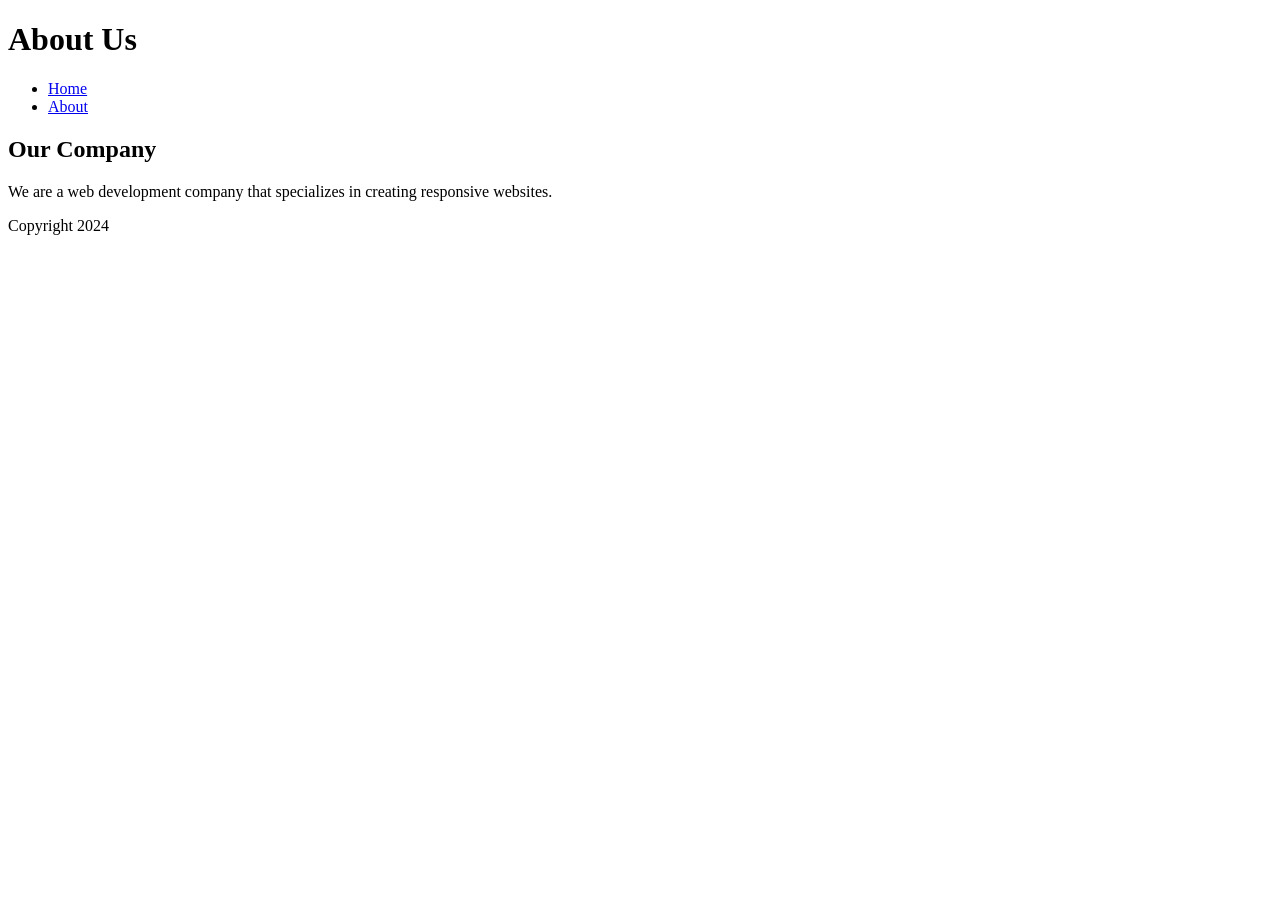
==== commit 654872ba: "e" ====
--- a/about.html
+++ b/about.html
@@ -1,225 +1,28 @@
-<!DOCTYPE html>
-<html lang="en">
-<head>
-  <meta charset="UTF-8" />
-  <meta name="viewport" content="width=device-width, initial-scale=1.0" />
-  <title>About — Exhibit Studio</title>
-  <meta name="description" content="About the photographer — Exhibit Studio." />
-
-  <!--
-Tooplate 2160 Exhibit Studio
-https://www.tooplate.com/view/2160-exhibit-studio
-Free HTML CSS Template
--->
-
-  <link rel="preconnect" href="https://fonts.googleapis.com" />
-  <link rel="preconnect" href="https://fonts.gstatic.com" crossorigin />
-  <link href="https://fonts.googleapis.com/css2?family=Inter:wght@300;400;500;600&display=swap" rel="stylesheet" />
-  <link rel="stylesheet" href="tooplate-exhibit-style.css" />
-</head>
-<body>
-
-  <!-- ═══════════════════════════════════════════════════════════════
-       NAVIGATION
-       ═══════════════════════════════════════════════════════════════ -->
-  <nav class="site-nav" role="navigation" aria-label="Main">
-
-    <div class="nav__bar">
-      <!-- ↓ EDIT: Your studio / brand name -->
-      <a href="index.html" class="nav__wordmark">Exhibit <span>/ Studio</span></a>
-
-      <ul class="nav__links">
-        <li><a href="index.html">Gallery</a></li>
-        <li><a href="about.html" class="nav__link--active">About</a></li>
-        <li><a href="contact.html">Contact</a></li>
-      </ul>
-
-      <button
-        class="nav__hamburger"
-        id="js-hamburger"
-        aria-label="Open menu"
-        aria-expanded="false"
-        aria-controls="js-mobile-menu"
-      >
-        <span class="nav__hamburger-line"></span>
-        <span class="nav__hamburger-line"></span>
-        <span class="nav__hamburger-line"></span>
-      </button>
-    </div>
-
-    <ul class="nav__mobile-menu" id="js-mobile-menu" aria-hidden="true">
-      <li><a href="index.html">Gallery</a></li>
-      <li><a href="about.html" class="nav__link--active">About</a></li>
-      <li><a href="contact.html">Contact</a></li>
-    </ul>
-
-  </nav>
-
-
-  <!-- ═══════════════════════════════════════════════════════════════
-       HERO
-       ═══════════════════════════════════════════════════════════════ -->
-  <header class="page-hero">
-    <p class="page-hero__tag">The Photographer</p>
-    <!-- ↓ EDIT: Your name or studio tagline -->
-    <h1 class="page-hero__title">About <strong>the Work</strong></h1>
-  </header>
-
-
-  <!-- ═══════════════════════════════════════════════════════════════
-       ABOUT CONTENT
-       ═══════════════════════════════════════════════════════════════ -->
-  <main class="about-body">
-
-    <!-- ── Portrait + Bio ──────────────────────────────────────── -->
-    <div class="about-intro">
-
-      <div class="about-portrait">
-        <!-- ↓ EDIT: Replace with your portrait photo -->
-        <img
-          src="images/tooplate-about-image.jpg"
-          width="600"
-          height="800"
-          alt="Portrait of the photographer"
-          class="about-portrait__img"
-          loading="eager"
-        />
-      </div>
-
-      <div class="about-bio">
-        <p class="about-bio__label">Photographer</p>
-
-        <!-- ↓ EDIT: Your full name -->
-        <h2 class="about-bio__name"><strong>Alex</strong> Mercer</h2>
-        <!-- ↓ EDIT: Your title or specialty -->
-        <p class="about-bio__title">Documentary &amp; Fine Art Photography</p>
-
-        <div class="about-bio__divider" aria-hidden="true"></div>
-
-        <!-- ↓ EDIT: Your bio paragraphs (2–3 is ideal) -->
-        <p class="about-bio__text">
-          I am a documentary and fine art photographer based in New York, working at the
-          intersection of light, memory, and human presence. My work has been exhibited
-          across galleries in Europe, Asia, and the Americas, and published in
-          <em>National Geographic</em>, <em>TIME</em>, and <em>Aperture</em>.
-        </p>
-        <p class="about-bio__text">
-          I believe every photograph is a negotiation between the seen and the felt.
-          I work in long expeditions — months, sometimes years — building the trust
-          that allows a subject to forget the camera exists. That is the only moment
-          worth capturing.
-        </p>
-        <p class="about-bio__text">
-          I am currently based between New York and Chiang Mai, and available for
-          editorial assignments, fine art commissions, and commercial projects
-          that align with this way of working.
-        </p>
-
-        <!-- ── Approach ──────────────────────────────────────────── -->
-        <div class="about-bio__divider" aria-hidden="true"></div>
-        <p class="about-bio__label">Approach</p>
-
-        <div class="about-approach__items">
-
-          <!-- ↓ EDIT: Your working philosophy — 3 points is ideal -->
-          <div class="about-approach__item">
-            <div class="about-approach__item-number">01</div>
-            <h3 class="about-approach__item-title">Slow looking</h3>
-            <p class="about-approach__item-text">
-              I spend more time watching than shooting. The camera only appears once
-              I understand the rhythm of a place — the light at a certain hour,
-              the pattern of movement, the small rituals that repeat.
-            </p>
-          </div>
-
-          <div class="about-approach__item">
-            <div class="about-approach__item-number">02</div>
-            <h3 class="about-approach__item-title">Analogue foundation</h3>
-            <p class="about-approach__item-text">
-              All personal work is shot on medium-format film. The constraint of
-              twelve frames per roll changes how I see. The cost of each frame
-              sharpens attention in a way no digital workflow replicates.
-            </p>
-          </div>
-
-          <div class="about-approach__item">
-            <div class="about-approach__item-number">03</div>
-            <h3 class="about-approach__item-title">Minimal processing</h3>
-            <p class="about-approach__item-text">
-              I develop my own film and make my own prints. The image is complete
-              in-camera. Post-processing corrects technical failure; it does not
-              build the photograph. I prefer the restraint of the darkroom
-              to the infinite latitude of the screen.
-            </p>
-          </div>
-
-        </div>
-
-      </div>
-
-    </div><!-- /about-intro -->
-
-
-    <!-- ── Stats ────────────────────────────────────────────────── -->
-    <div class="about-stats">
-
-      <!-- ↓ EDIT: Update your career stats -->
-      <div class="about-stat">
-        <div class="about-stat__number">12</div>
-        <div class="about-stat__label">Years active</div>
-      </div>
-
-      <div class="about-stat">
-        <div class="about-stat__number">600+</div>
-        <div class="about-stat__label">Projects</div>
-      </div>
-
-      <div class="about-stat">
-        <div class="about-stat__number">48</div>
-        <div class="about-stat__label">Countries</div>
-      </div>
-
-      <div class="about-stat">
-        <div class="about-stat__number">24</div>
-        <div class="about-stat__label">Exhibitions</div>
-      </div>
-
-    </div><!-- /about-stats -->
-
-
-    <!-- ── CTA ──────────────────────────────────────────────────── -->
-    <div class="about-cta">
-      <!-- ↓ EDIT: Link to your gallery and contact page -->
-      <a href="contact.html" class="btn btn--primary">Get in touch</a>
-      <a href="index.html"   class="btn btn--ghost">View gallery</a>
-    </div>
-
-  </main>
-
-
-  <!-- ═══════════════════════════════════════════════════════════════
-       FOOTER
-       ═══════════════════════════════════════════════════════════════ -->
-  <footer class="site-footer">
-    <div>
-      <!-- ↓ EDIT: Your studio name -->
-      <p class="footer__brand">Exhibit Studio</p>
-      <p class="footer__credit">
-        Free CSS template by <a href="https://www.tooplate.com/view/2160-exhibit-studio" target="_blank" rel="nofollow">Tooplate</a>.<br>
-        Photos via <a href="https://picsum.photos" target="_blank" rel="noopener">Lorem Picsum</a>. Free for personal &amp; commercial use.
-      </p>
-    </div>
-    <ul class="footer__nav">
-      <li><a href="index.html">Gallery</a></li>
-      <li><a href="about.html">About</a></li>
-      <li><a href="contact.html">Contact</a></li>
-    </ul>
-  </footer>
-
-  <!-- ═══════════════════════════════════════════════════════════════
-       JAVASCRIPT — Hamburger menu only
-       ═══════════════════════════════════════════════════════════════ -->
-  <script src="tooplate-exhibit-script.js"></script>
-
-</body>
-</html>+<!DOCTYPE html>
+    <html lang="en">
+    <head>
+        <meta charset="UTF-8">
+        <meta name="viewport" content="width=device-width, initial-scale=1.0">
+        <title>About</title>
+    </head>
+    <body>
+        <header>
+            <h1>About Us</h1>
+        </header>
+        <nav>
+            <ul>
+                <li><a href="index.html">Home</a></li>
+                <li><a href="about.html">About</a></li>
+            </ul>
+        </nav>
+         <main>
+            <section>
+                <h2>Our Company</h2>
+                <p>We are a web development company that specializes in creating responsive websites.</p>
+            </section>
+        </main>
+        <footer>
+            <p>Copyright 2024</p>
+        </footer>
+    </body>
+     </html>
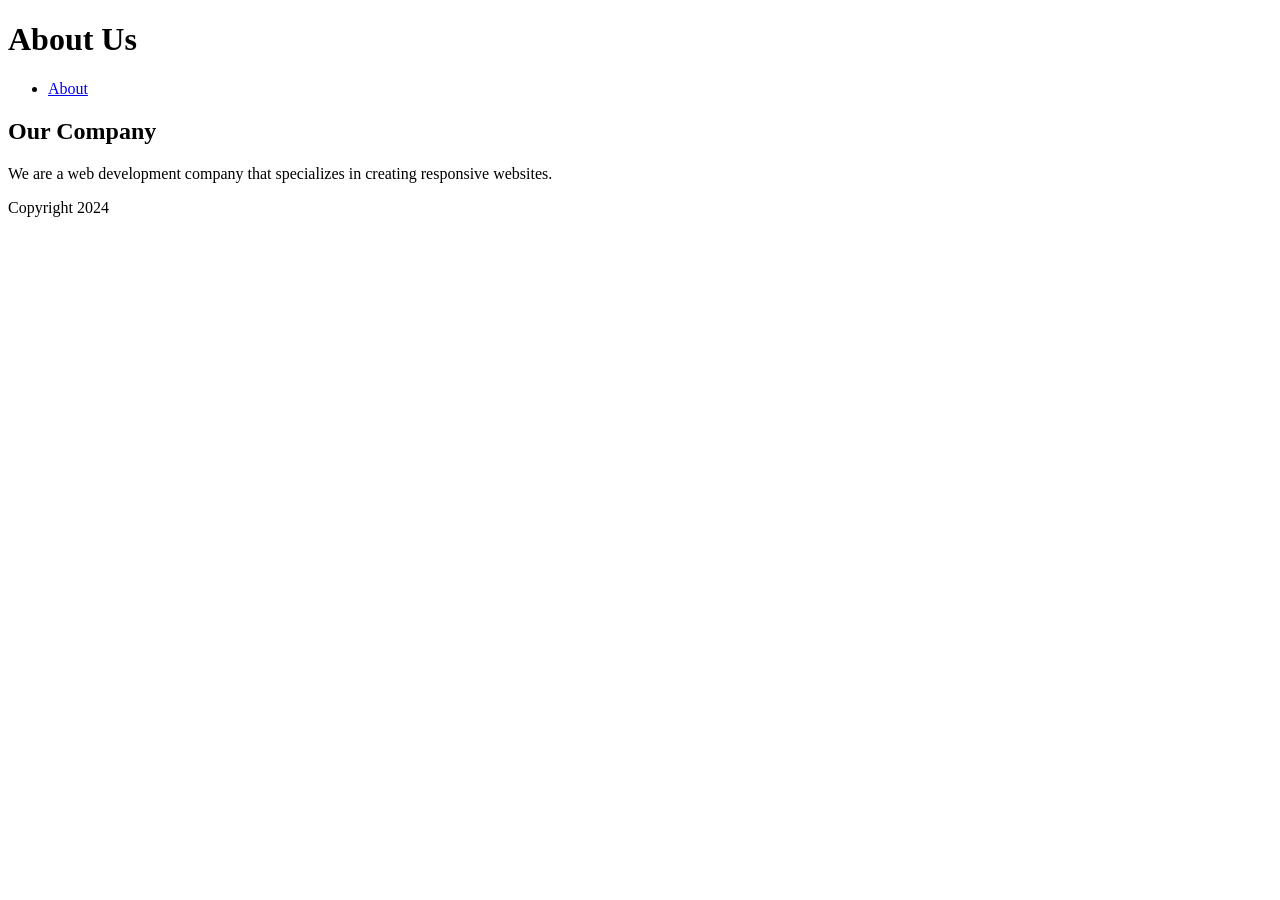
==== commit 252eb981: "e" ====
--- a/about.html
+++ b/about.html
@@ -11,7 +11,6 @@
         </header>
         <nav>
             <ul>
-                <li><a href="index.html">Home</a></li>
                 <li><a href="about.html">About</a></li>
             </ul>
         </nav>
